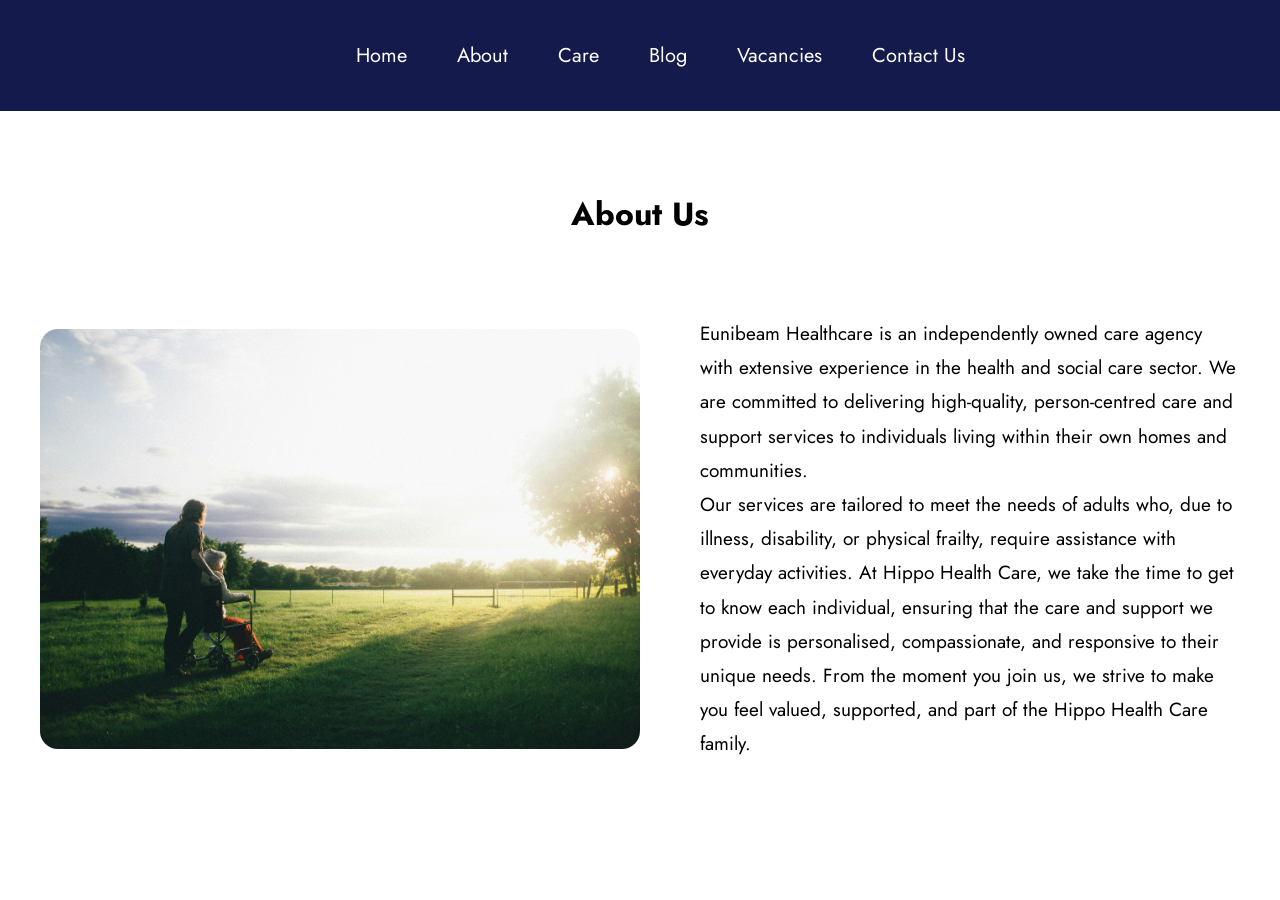
==== about.html @ c270e4b4 "Updated contact page + new pages on about" ====
<!DOCTYPE html>
<html lang="en">
<head>
    <meta charset="UTF-8">
    <meta name="viewport" content="width=device-width, initial-scale=1.0">
    <link rel="stylesheet" href="main.css">
    <link rel="stylesheet" href="about.css">
    <link rel="preconnect" href="https://fonts.googleapis.com">
    <link rel="preconnect" href="https://fonts.gstatic.com" crossorigin>
    <link href="https://fonts.googleapis.com/css2?family=Jost:ital,wght@0,100..900;1,100..900&display=swap" rel="stylesheet">
    <link rel="stylesheet" href="https://cdnjs.cloudflare.com/ajax/libs/font-awesome/6.5.1/css/all.min.css">
    <title>About Us</title>
</head>
<body>
       <!-- Menu Section -->
    <nav>
        <ul class="menu">
            <li><a href="home.html">Home</a></li>
            <li><a href="about.html">About</a></li>
            <li><a href="care.html">Care</a></li>
            <li><a href="blog.html">Blog</a></li>
            <li><a href="vacancies.html">Vacancies</a></li>
            <li><a href="contactus.html">Contact Us</a></li>
        </ul>
    </nav>

    <!--Introduction Section-->

    <h1 class="main-title">About Us</h1>
    <section class="introduction">
        <img src="images/aboutus-2.jpg" alt="about-us image">
        <p>Eunibeam Healthcare is an independently owned care agency with extensive experience in the health and social care sector. We are committed to delivering high-quality, person-centred care and support services to individuals living within their own homes and communities.<br>Our services are tailored to meet the needs of adults who, due to illness, disability, or physical frailty, require assistance with everyday activities. At Hippo Health Care, we take the time to get to know each individual, ensuring that the care and support we provide is personalised, compassionate, and responsive to their unique needs. From the moment you join us, we strive to make you feel valued, supported, and part of the Hippo Health Care family.
</p>
    </section>
    <!-- Link to JS -->
    <script src="script.js"></script>
</body>
</html>
---- main.css ----
body {
    font-family: "Jost", sans-serif;
    margin: 0;
    padding: 0;
    box-sizing: border-box;
}
/*Menu Section*/
nav {
    background: #151A4D;
    padding: 15px;
}

.menu {
    list-style: none;
    display: flex;
    justify-content: center;
    flex-wrap: wrap; 
    gap: 20px;
}

.menu li a {
    color: white;
    font-size: 20px;
    text-decoration: none;
    padding: 10px 15px;
    display: block;
    transition: 0.3s;
}



/* Tablet */
@media (max-width: 768px) {
    .menu {
        gap: 10px;
    }

    .menu li a {
        padding: 8px 12px;
    }
}

/* Phone */
@media (max-width: 480px) {
    .menu {
        flex-direction: column;
        align-items: center;
    }

    .menu li {
        width: 100%;
        text-align: center;
    }
}

/*Slideshow Section*/
.slideshow {
  position: relative;
  height: 100vh;
  overflow: hidden;
}

.slide {
  position: absolute;
  width: 100%;
  height: 100%;
  opacity: 0;
  transition: opacity 0.8s ease;
}

.slide.active {
  opacity: 1;
}

.slide img {
  width: 100%;
  height: 100%;
  object-fit: cover;
}

.overlay {
  position: absolute;
  top: 50%;
  left: 10%;
  transform: translateY(-50%);
  color: white;
  max-width: 600px;
  z-index: 2;
}

.overlay h1 {
  font-size: 3rem;
  margin-bottom: 1rem;
}

.overlay p {
  font-size: 1.2rem;
  margin-bottom: 1.5rem;
}

.buttons {
  display: flex;
  gap: 1rem;
}

.btn {
  text-decoration: none;
  padding: 12px 24px;
  border-radius: 5px;
  font-weight: bold;
}

.primary {
  background: #151A4D;
  color: white;
}

.secondary {
  background: white;
  color: #333;
}
.slide::after {
  content: "";
  position: absolute;
  inset: 0;
  background: rgba(0, 0, 0, 0.4);
}
---- about.css ----
.main-title{
    text-align: center;
    margin: 80px;
}

.introduction{
    max-width: 1200px;
    margin: 0 auto 100px;
    padding: 0 40px;

    display: flex;
    align-items: center;
    gap: 60px;
}

.introduction img{
    width: 50%;
    height: 420px;
    object-fit: cover;
    border-radius: 18px;
}

.introduction p{
    width: 50%;
    font-size: 19px;
    line-height: 1.8;
    margin: 0;
}
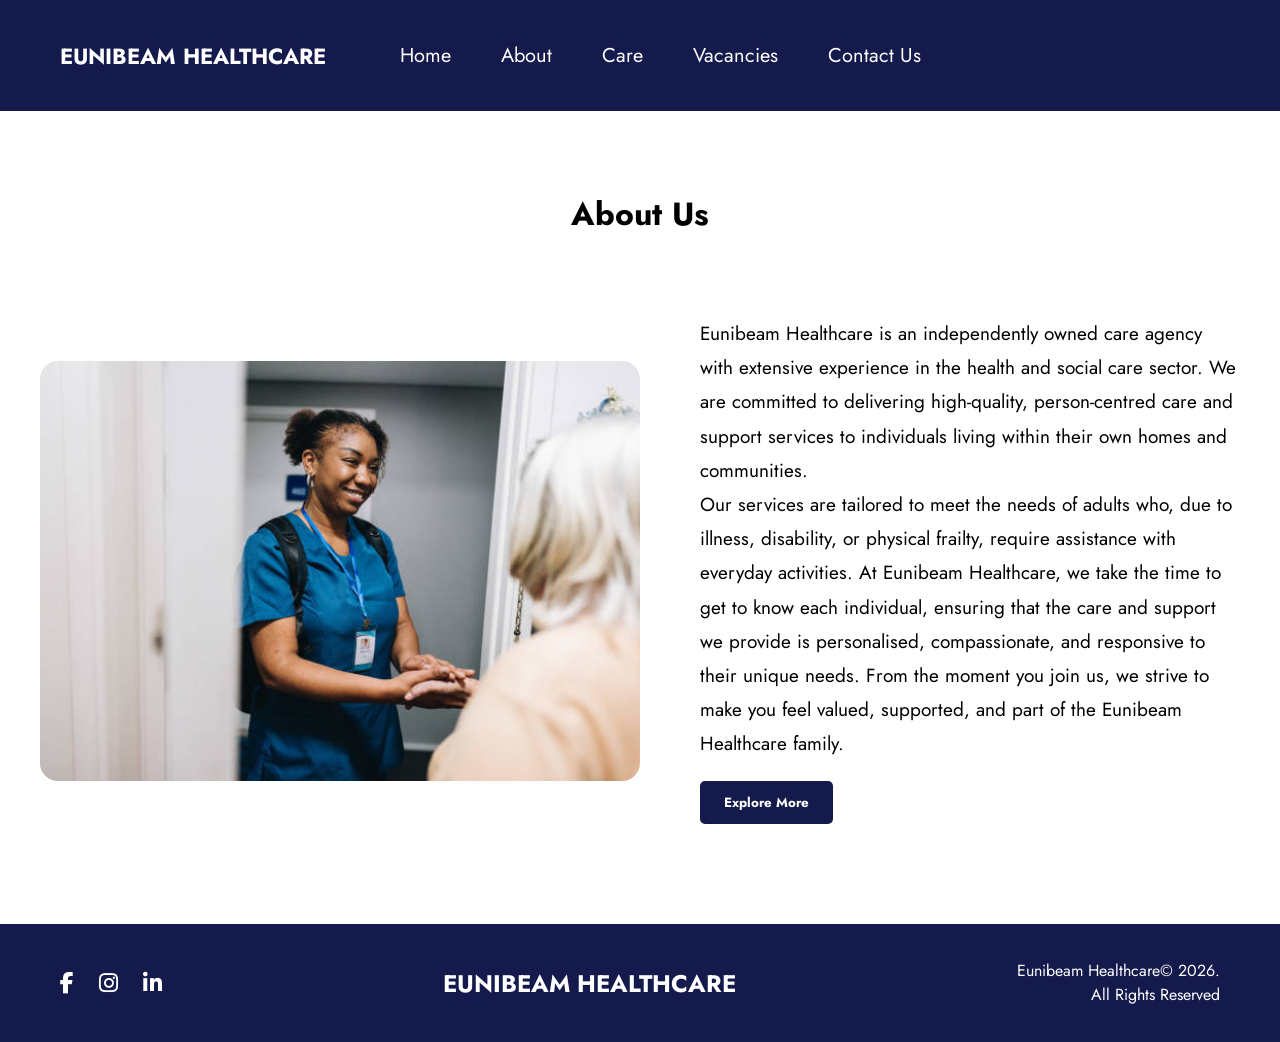
==== commit 1a77d68e: "entire updates and additional pages have been made" ====
--- a/about.html
+++ b/about.html
@@ -12,26 +12,46 @@
     <title>About Us</title>
 </head>
 <body>
-       <!-- Menu Section -->
+
+    <!-- Menu Section -->
     <nav>
+        <a href="home.html" class="logo">EUNIBEAM HEALTHCARE</a>
         <ul class="menu">
             <li><a href="home.html">Home</a></li>
             <li><a href="about.html">About</a></li>
             <li><a href="care.html">Care</a></li>
-            <li><a href="blog.html">Blog</a></li>
             <li><a href="vacancies.html">Vacancies</a></li>
             <li><a href="contactus.html">Contact Us</a></li>
         </ul>
     </nav>
-
     <!--Introduction Section-->
 
     <h1 class="main-title">About Us</h1>
     <section class="introduction">
         <img src="images/aboutus-2.jpg" alt="about-us image">
-        <p>Eunibeam Healthcare is an independently owned care agency with extensive experience in the health and social care sector. We are committed to delivering high-quality, person-centred care and support services to individuals living within their own homes and communities.<br>Our services are tailored to meet the needs of adults who, due to illness, disability, or physical frailty, require assistance with everyday activities. At Hippo Health Care, we take the time to get to know each individual, ensuring that the care and support we provide is personalised, compassionate, and responsive to their unique needs. From the moment you join us, we strive to make you feel valued, supported, and part of the Hippo Health Care family.
+        <div class="text-content">
+        <p>Eunibeam Healthcare is an independently owned care agency with extensive experience in the health and social care sector. We are committed to delivering high-quality, person-centred care and support services to individuals living within their own homes and communities.<br>Our services are tailored to meet the needs of adults who, due to illness, disability, or physical frailty, require assistance with everyday activities. At Eunibeam Healthcare, we take the time to get to know each individual, ensuring that the care and support we provide is personalised, compassionate, and responsive to their unique needs. From the moment you join us, we strive to make you feel valued, supported, and part of the Eunibeam Healthcare family.
 </p>
+<button><a href="#">Explore More</a></button>
+</div>
     </section>
+
+<!--Footer Section-->
+
+<footer>
+    <div class="footer-socials">
+        <a href="#"><i class="fa-brands fa-facebook-f"></i></a>
+        <a href="#"><i class="fa-brands fa-instagram"></i></a>
+        <a href="#"><i class="fa-brands fa-linkedin-in"></i></a>
+    </div>
+
+    <div class="footer-logo">EUNIBEAM HEALTHCARE</div>
+
+    <p class="footer-copy">
+        Eunibeam Healthcare© 2026.<br>
+        All Rights Reserved
+    </p>
+</footer>
     <!-- Link to JS -->
     <script src="script.js"></script>
 </body>
--- a/main.css
+++ b/main.css
@@ -8,6 +8,7 @@
 nav {
     background: #151A4D;
     padding: 15px;
+    position: relative;
 }
 
 .menu {
@@ -27,6 +28,52 @@
     transition: 0.3s;
 }
 
+.logo {
+    position: absolute;
+    left: 60px;
+    top: 50%;
+    transform: translateY(-50%);
+
+    color: white;
+    text-decoration: none;
+    font-weight: bold;
+    font-size: 22px;
+}
+
+footer {
+    background-color: #151A4D;
+    padding: 35px 60px;
+    display: flex;
+    align-items: center;
+    justify-content: space-between;
+}
+
+.footer-socials {
+    display: flex;
+    gap: 25px;
+}
+
+.footer-socials a,
+.footer-logo,
+.footer-copy {
+    color: white;
+}
+
+.footer-socials a {
+    font-size: 22px;
+    text-decoration: none;
+}
+
+.footer-logo {
+    font-size: 24px;
+    font-weight: bold;
+}
+
+.footer-copy {
+    text-align: right;
+    margin: 0;
+    line-height: 1.5;
+}
 
 
 /* Tablet */
@@ -124,4 +171,5 @@
   position: absolute;
   inset: 0;
   background: rgba(0, 0, 0, 0.4);
-}+}
+
--- a/about.css
+++ b/about.css
@@ -20,9 +20,31 @@
     border-radius: 18px;
 }
 
-.introduction p{
+.text-content{
     width: 50%;
+    display: flex;
+    flex-direction: column;
+}
+
+.text-content p{
     font-size: 19px;
     line-height: 1.8;
     margin: 0;
-}+}
+
+.text-content button{
+    background-color: #151A4D;
+    padding: 12px 24px;
+    border-radius: 5px;
+    border: none;
+    margin-top: 20px;
+    align-self: flex-start;
+}
+
+.text-content button a{
+    color: #fff;
+     font-weight: bold;
+    text-decoration: none;
+    font-family: "Jost", sans-serif;
+}
+
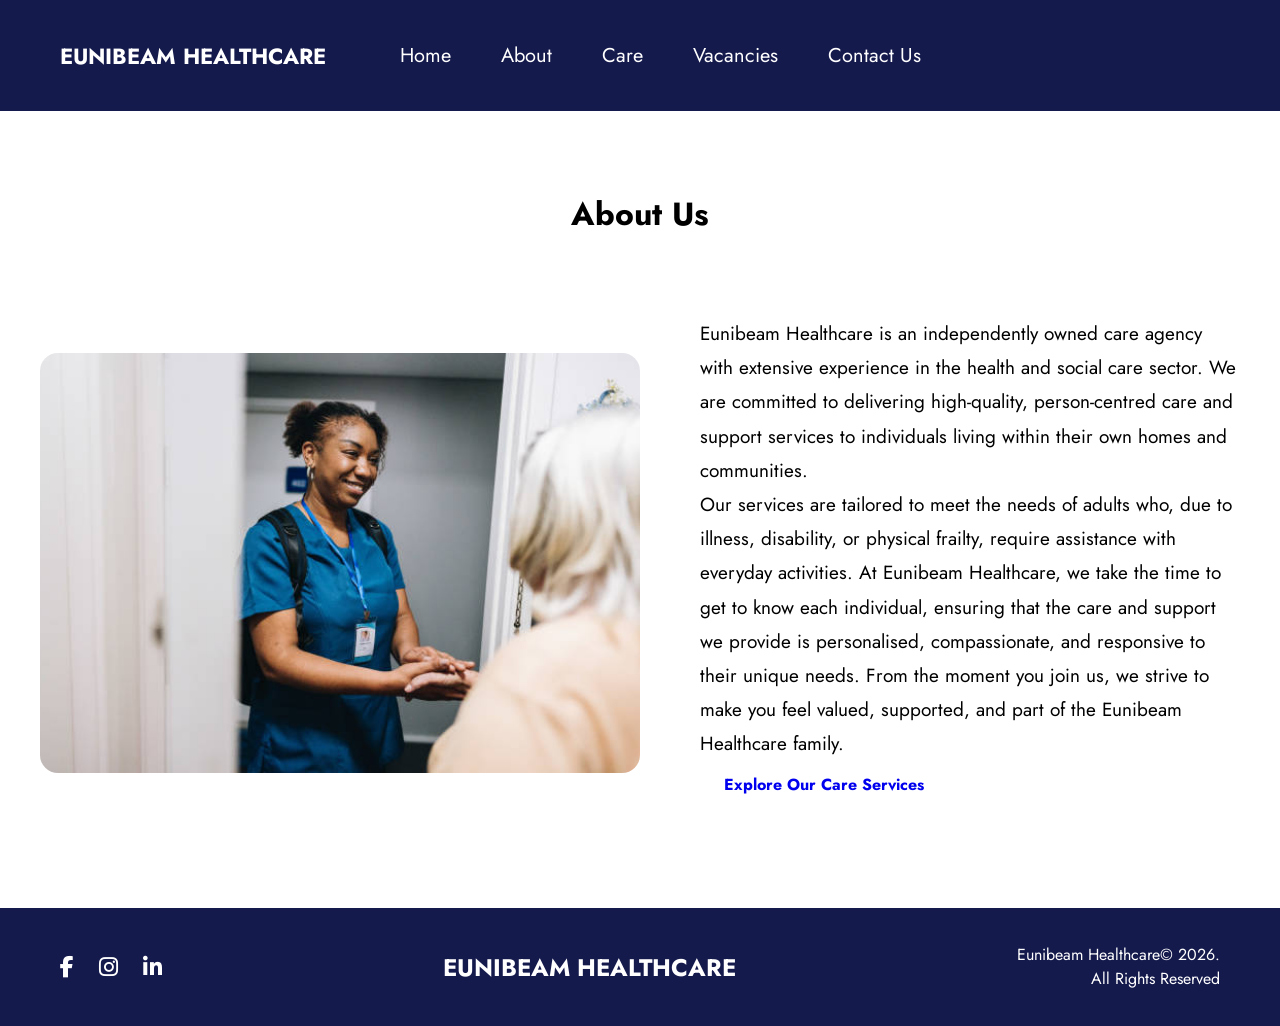
==== commit 0b949900: "improved SEO to the about us page" ====
--- a/about.html
+++ b/about.html
@@ -3,13 +3,26 @@
 <head>
     <meta charset="UTF-8">
     <meta name="viewport" content="width=device-width, initial-scale=1.0">
+
+    <title>About Eunibeam Healthcare | Trusted Home Care Provider in the UK</title>
+
+    <meta name="description" content="Learn about Eunibeam Healthcare, our mission, values, and commitment to delivering compassionate, person-centred home care services across the UK.">
+    <meta name="robots" content="index, follow">
+
+    <link rel="canonical" href="https://eunibeamhealthcare.co.uk/about.html">
+
+    <meta property="og:title" content="About Eunibeam Healthcare">
+    <meta property="og:description" content="Discover our commitment to compassionate, person-centred healthcare services.">
+    <meta property="og:image" content="https://eunibeamhealthcare.co.uk/images/aboutus-2.jpg">
+    <meta property="og:url" content="https://eunibeamhealthcare.co.uk/about.html">
+    <meta property="og:type" content="website">
+
     <link rel="stylesheet" href="main.css">
     <link rel="stylesheet" href="about.css">
     <link rel="preconnect" href="https://fonts.googleapis.com">
     <link rel="preconnect" href="https://fonts.gstatic.com" crossorigin>
     <link href="https://fonts.googleapis.com/css2?family=Jost:ital,wght@0,100..900;1,100..900&display=swap" rel="stylesheet">
     <link rel="stylesheet" href="https://cdnjs.cloudflare.com/ajax/libs/font-awesome/6.5.1/css/all.min.css">
-    <title>About Us</title>
 </head>
 <body>
 
@@ -24,16 +37,24 @@
             <li><a href="contactus.html">Contact Us</a></li>
         </ul>
     </nav>
+
     <!--Introduction Section-->
+    <h1 class="main-title">About Us</h1>
 
-    <h1 class="main-title">About Us</h1>
     <section class="introduction">
-        <img src="images/aboutus-2.jpg" alt="about-us image">
+        <img src="images/aboutus-2.jpg" alt="Professional caregiver supporting an elderly client at home">
+
         <div class="text-content">
-        <p>Eunibeam Healthcare is an independently owned care agency with extensive experience in the health and social care sector. We are committed to delivering high-quality, person-centred care and support services to individuals living within their own homes and communities.<br>Our services are tailored to meet the needs of adults who, due to illness, disability, or physical frailty, require assistance with everyday activities. At Eunibeam Healthcare, we take the time to get to know each individual, ensuring that the care and support we provide is personalised, compassionate, and responsive to their unique needs. From the moment you join us, we strive to make you feel valued, supported, and part of the Eunibeam Healthcare family.
-</p>
-<button><a href="#">Explore More</a></button>
-</div>
+            <p>
+                Eunibeam Healthcare is an independently owned care agency with extensive experience in the health and social care sector. We are committed to delivering high-quality, person-centred care and support services to individuals living within their own homes and communities.
+            </p>
+
+            <p>
+                Our services are tailored to meet the needs of adults who, due to illness, disability, or physical frailty, require assistance with everyday activities. At Eunibeam Healthcare, we take the time to get to know each individual, ensuring that the care and support we provide is personalised, compassionate, and responsive to their unique needs. From the moment you join us, we strive to make you feel valued, supported, and part of the Eunibeam Healthcare family.
+            </p>
+
+            <a href="care.html" class="btn">Explore Our Care Services</a>
+        </div>
     </section>
 
 <!--Footer Section-->
@@ -52,6 +73,7 @@
         All Rights Reserved
     </p>
 </footer>
+
     <!-- Link to JS -->
     <script src="script.js"></script>
 </body>
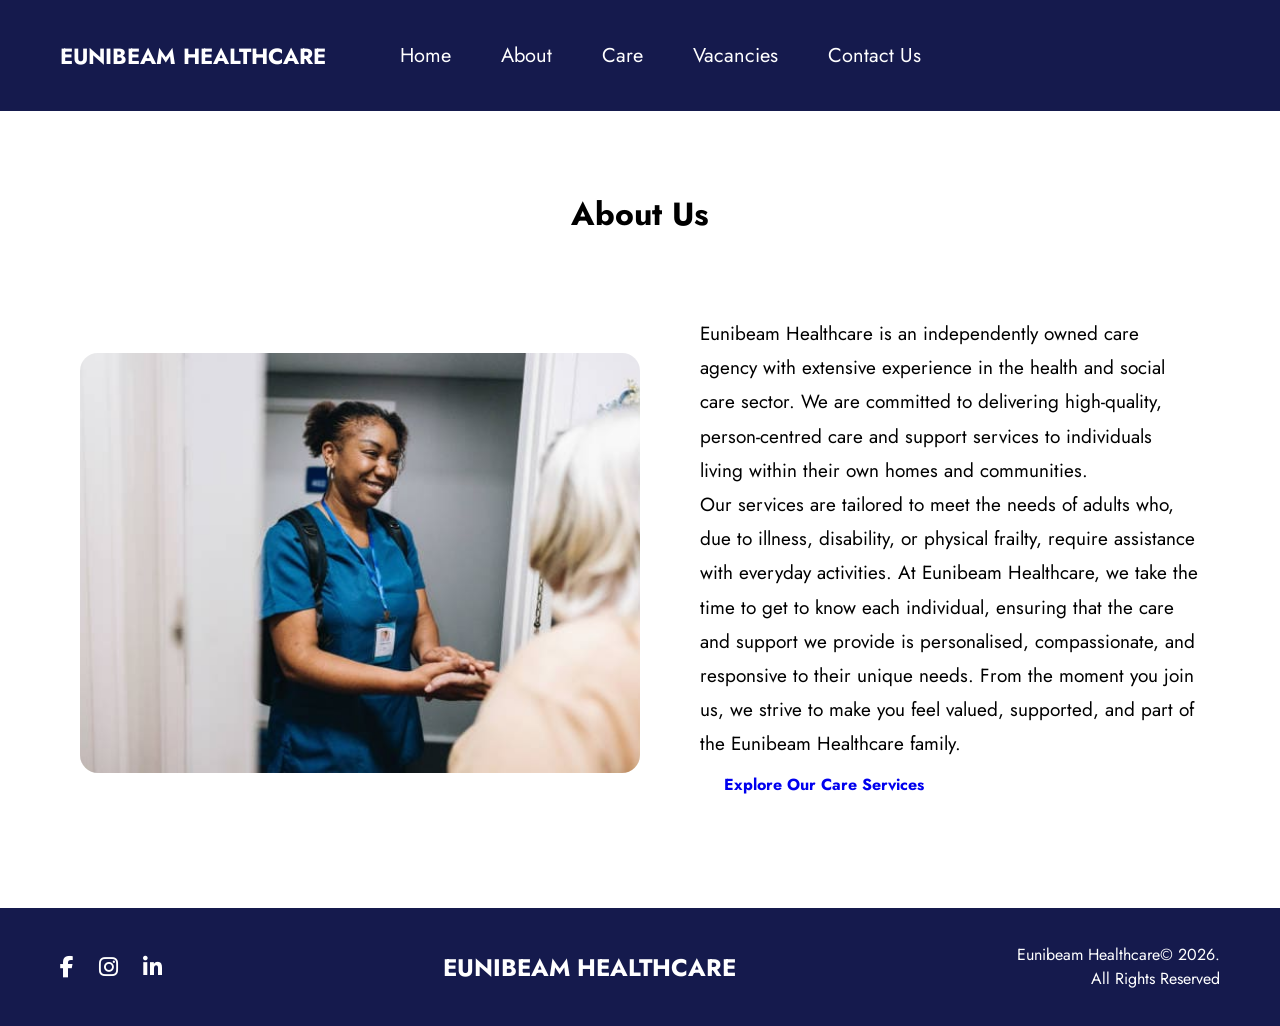
==== commit 471ff0eb: "made updates to the "join us" page" ====
--- a/about.html
+++ b/about.html
@@ -3,7 +3,7 @@
 <head>
     <meta charset="UTF-8">
     <meta name="viewport" content="width=device-width, initial-scale=1.0">
-
+    
     <title>About Eunibeam Healthcare | Trusted Home Care Provider in the UK</title>
 
     <meta name="description" content="Learn about Eunibeam Healthcare, our mission, values, and commitment to delivering compassionate, person-centred home care services across the UK.">
--- a/main.css
+++ b/main.css
@@ -173,3 +173,158 @@
   background: rgba(0, 0, 0, 0.4);
 }
 
+*,
+*::before,
+*::after {
+    box-sizing: border-box;
+}
+
+html {
+    overflow-x: hidden;
+}
+
+body {
+    overflow-x: hidden;
+}
+
+/* Laptop / smaller desktop */
+@media (max-width: 1200px) {
+    .logo {
+        left: 25px;
+        font-size: 20px;
+    }
+
+    .menu {
+        justify-content: flex-end;
+        padding-left: 220px;
+    }
+}
+
+/* Tablet */
+@media (max-width: 900px) {
+    nav {
+        padding: 20px;
+    }
+
+    .logo {
+        position: static;
+        display: block;
+        transform: none;
+        text-align: center;
+        margin-bottom: 15px;
+    }
+
+    .menu {
+        padding-left: 0;
+        margin: 0;
+        justify-content: center;
+        gap: 12px;
+    }
+
+    .menu li a {
+        font-size: 18px;
+    }
+
+    footer {
+        flex-direction: column;
+        gap: 20px;
+        text-align: center;
+        padding: 30px 20px;
+    }
+
+    .footer-copy {
+        text-align: center;
+    }
+
+    .slideshow {
+        height: 75vh;
+    }
+
+    .overlay {
+        left: 6%;
+        right: 6%;
+        max-width: 90%;
+    }
+
+    .overlay h1 {
+        font-size: 2.3rem;
+    }
+
+    .overlay p {
+        font-size: 1.05rem;
+    }
+}
+
+/* Phone */
+@media (max-width: 600px) {
+    nav {
+        padding: 18px 10px;
+    }
+
+    .logo {
+        font-size: 18px;
+        margin-bottom: 12px;
+    }
+
+    .menu {
+        flex-direction: column;
+        align-items: center;
+        gap: 5px;
+        padding: 0;
+    }
+
+    .menu li {
+        width: 100%;
+        text-align: center;
+    }
+
+    .menu li a {
+        font-size: 16px;
+        padding: 8px 10px;
+    }
+
+    .slideshow {
+        height: 70vh;
+    }
+
+    .overlay {
+        left: 20px;
+        right: 20px;
+        max-width: none;
+    }
+
+    .overlay h1 {
+        font-size: 1.8rem;
+    }
+
+    .overlay p {
+        font-size: 0.95rem;
+    }
+
+    .buttons {
+        flex-direction: column;
+        gap: 10px;
+    }
+
+    .btn {
+        text-align: center;
+        padding: 10px 18px;
+    }
+
+    footer {
+        padding: 25px 15px;
+    }
+
+    .footer-socials {
+        gap: 18px;
+    }
+
+    .footer-logo {
+        font-size: 20px;
+        text-align: center;
+    }
+
+    .footer-copy {
+        font-size: 14px;
+    }
+}
--- a/about.css
+++ b/about.css
@@ -48,3 +48,64 @@
     font-family: "Jost", sans-serif;
 }
 
+/* Tablet */
+@media (max-width: 900px) {
+
+    .main-title {
+        margin: 60px 20px;
+    }
+
+    .introduction {
+        flex-direction: column;
+        gap: 35px;
+        padding: 0 25px;
+        margin-bottom: 60px;
+    }
+
+    .introduction img,
+    .text-content {
+        width: 100%;
+    }
+
+    .introduction img {
+        height: 350px;
+    }
+
+    .text-content {
+        text-align: center;
+        align-items: center;
+    }
+
+    .text-content button {
+        align-self: center;
+    }
+}
+
+/* Phone */
+@media (max-width: 600px) {
+
+    .main-title {
+        margin: 40px 15px;
+        font-size: 2rem;
+    }
+
+    .introduction {
+        padding: 0 18px;
+        margin-bottom: 40px;
+    }
+
+    .introduction img {
+        height: 260px;
+    }
+
+    .text-content p {
+        font-size: 16px;
+        line-height: 1.7;
+    }
+
+    .text-content button {
+        width: 100%;
+        max-width: 220px;
+        padding: 12px 20px;
+    }
+}
